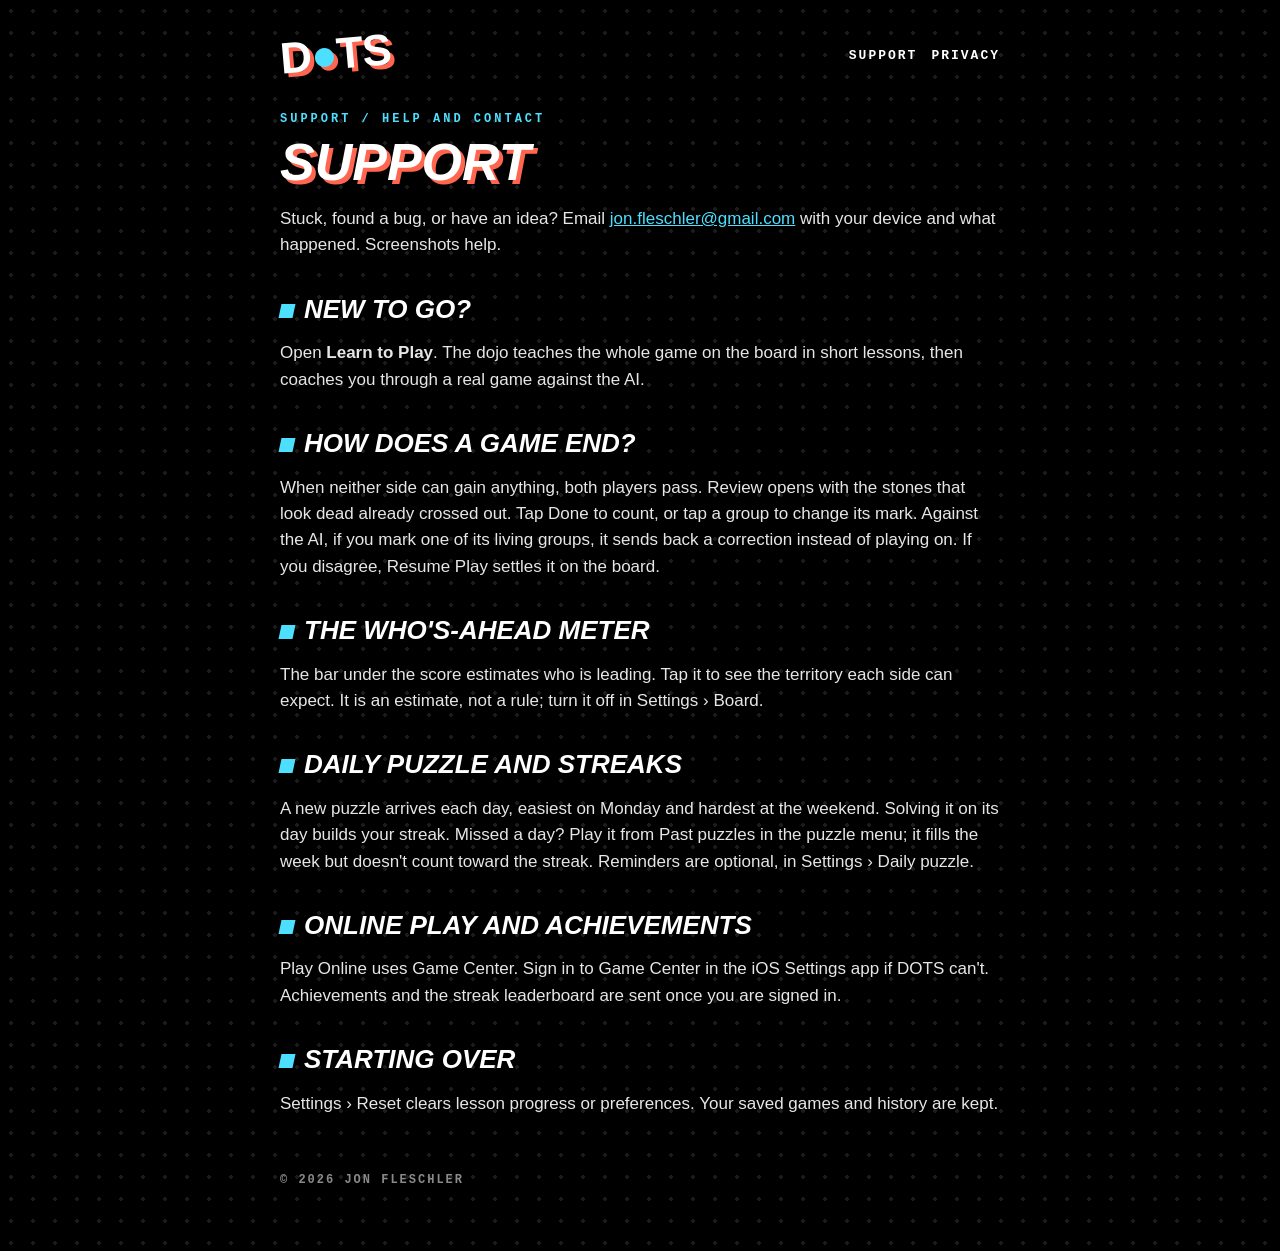
==== support.html @ c9d32743 "DOTS: Go Rewired privacy, support and landing pages Co-Authored-By: Claude Opus 5.5 <noreply@anthrop" ====
<!doctype html>
<html lang="en">
<head>
  <meta charset="utf-8">
  <meta name="viewport" content="width=device-width, initial-scale=1">
  <title>DOTS Support</title>
  <link rel="stylesheet" href="style.css">
</head>
<body>
<main>
  <header>
    <a class="logo" href="./">D<span>●</span>TS</a>
    <nav><a href="support.html">SUPPORT</a><a href="privacy.html">PRIVACY</a></nav>
  </header>
  <div class="eyebrow">Support / help and contact</div>
  <h1>Support</h1>
  <p>Stuck, found a bug, or have an idea? Email <a href="mailto:jon.fleschler@gmail.com">jon.fleschler@gmail.com</a> with your device and what happened. Screenshots help.</p>

  <h2>New to Go?</h2>
  <p>Open <strong>Learn to Play</strong>. The dojo teaches the whole game on the board in short lessons, then coaches you through a real game against the AI.</p>

  <h2>How does a game end?</h2>
  <p>When neither side can gain anything, both players pass. Review opens with the stones that look dead already crossed out. Tap Done to count, or tap a group to change its mark. Against the AI, if you mark one of its living groups, it sends back a correction instead of playing on. If you disagree, Resume Play settles it on the board.</p>

  <h2>The who's-ahead meter</h2>
  <p>The bar under the score estimates who is leading. Tap it to see the territory each side can expect. It is an estimate, not a rule; turn it off in Settings › Board.</p>

  <h2>Daily puzzle and streaks</h2>
  <p>A new puzzle arrives each day, easiest on Monday and hardest at the weekend. Solving it on its day builds your streak. Missed a day? Play it from Past puzzles in the puzzle menu; it fills the week but doesn't count toward the streak. Reminders are optional, in Settings › Daily puzzle.</p>

  <h2>Online play and achievements</h2>
  <p>Play Online uses Game Center. Sign in to Game Center in the iOS Settings app if DOTS can't. Achievements and the streak leaderboard are sent once you are signed in.</p>

  <h2>Starting over</h2>
  <p>Settings › Reset clears lesson progress or preferences. Your saved games and history are kept.</p>
  <footer>© 2026 JON FLESCHLER</footer>
</main>
</body>
</html>
---- style.css ----
:root { --cyan: #4ddfff; --coral: #ff654f; --ink: #000; --paper: #fff; }
* { box-sizing: border-box; }
body { margin: 0; background: var(--ink); color: var(--paper); font: 17px/1.55 -apple-system, BlinkMacSystemFont, "Helvetica Neue", Arial, sans-serif;
  background-image: radial-gradient(#1c1c1c 1.6px, transparent 1.7px); background-size: 22px 22px; }
main { max-width: 760px; margin: 0 auto; padding: 32px 20px 64px; }
header { display: flex; align-items: center; justify-content: space-between; gap: 16px; margin-bottom: 36px; }
.logo { font: 900 44px/1 "Helvetica Neue", Arial, sans-serif; letter-spacing: -1px; text-decoration: none; color: var(--paper);
  text-shadow: 4px 4px 0 var(--coral); transform: rotate(-5deg); display: inline-block; }
.logo span { color: var(--cyan); }
nav a { color: var(--paper); text-decoration: none; font: 800 13px ui-monospace, Menlo, monospace; letter-spacing: 2px; margin-left: 14px; }
nav a:hover { color: var(--cyan); }
.eyebrow { font: 800 12px ui-monospace, Menlo, monospace; letter-spacing: 3px; color: var(--cyan); text-transform: uppercase; }
h1 { font: 900 italic 52px/1 "Helvetica Neue", Arial, sans-serif; text-transform: uppercase; margin: 10px 0 18px; text-shadow: 4px 4px 0 var(--coral); }
h2 { font: 900 italic 26px/1.1 "Helvetica Neue", Arial, sans-serif; text-transform: uppercase; margin: 36px 0 10px; }
h2::before { content: ""; display: inline-block; width: 14px; height: 14px; margin-right: 10px; background: var(--cyan);
  transform: skewX(-12deg); }
p, li { color: #e6e6e6; }
a { color: var(--cyan); }
.card { border: 2px solid var(--cyan); box-shadow: 6px 6px 0 var(--coral); padding: 18px 20px; margin: 22px 0; background: #050505; }
.slab { display: inline-block; background: var(--cyan); color: var(--ink); font-weight: 900; padding: 12px 22px; text-decoration: none;
  transform: skewX(-12deg); box-shadow: 5px 5px 0 var(--paper); text-transform: uppercase; letter-spacing: 1px; }
.slab span { display: inline-block; transform: skewX(12deg); }
footer { margin-top: 56px; font: 700 12px ui-monospace, Menlo, monospace; letter-spacing: 2px; color: #8a8a8a; }
@media (max-width: 520px) { h1 { font-size: 38px; } .logo { font-size: 34px; } nav a { margin-left: 8px; } }
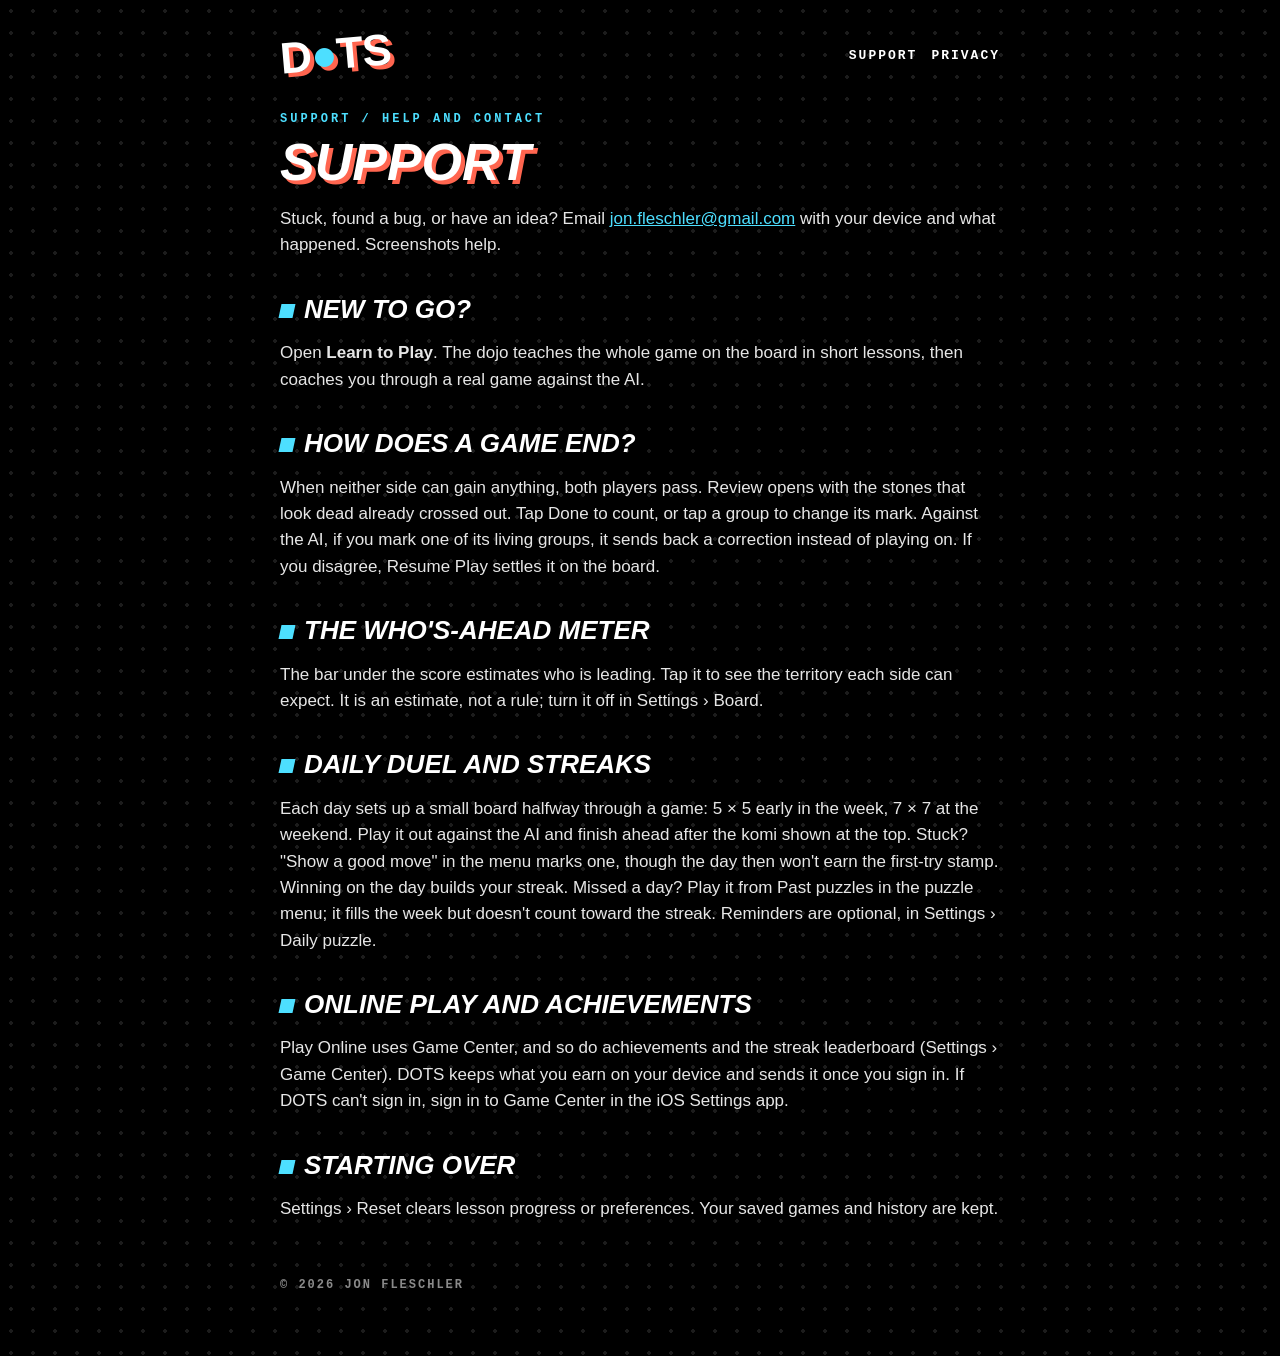
==== commit efa03356: "Describe the daily duel and Game Center in Settings Co-Authored-By: Claude Opus 5.5 <noreply@anthrop" ====
--- a/support.html
+++ b/support.html
@@ -25,11 +25,11 @@
   <h2>The who's-ahead meter</h2>
   <p>The bar under the score estimates who is leading. Tap it to see the territory each side can expect. It is an estimate, not a rule; turn it off in Settings › Board.</p>
 
-  <h2>Daily puzzle and streaks</h2>
-  <p>A new puzzle arrives each day, easiest on Monday and hardest at the weekend. Solving it on its day builds your streak. Missed a day? Play it from Past puzzles in the puzzle menu; it fills the week but doesn't count toward the streak. Reminders are optional, in Settings › Daily puzzle.</p>
+  <h2>Daily duel and streaks</h2>
+  <p>Each day sets up a small board halfway through a game: 5 × 5 early in the week, 7 × 7 at the weekend. Play it out against the AI and finish ahead after the komi shown at the top. Stuck? "Show a good move" in the menu marks one, though the day then won't earn the first-try stamp. Winning on the day builds your streak. Missed a day? Play it from Past puzzles in the puzzle menu; it fills the week but doesn't count toward the streak. Reminders are optional, in Settings › Daily puzzle.</p>
 
   <h2>Online play and achievements</h2>
-  <p>Play Online uses Game Center. Sign in to Game Center in the iOS Settings app if DOTS can't. Achievements and the streak leaderboard are sent once you are signed in.</p>
+  <p>Play Online uses Game Center, and so do achievements and the streak leaderboard (Settings › Game Center). DOTS keeps what you earn on your device and sends it once you sign in. If DOTS can't sign in, sign in to Game Center in the iOS Settings app.</p>
 
   <h2>Starting over</h2>
   <p>Settings › Reset clears lesson progress or preferences. Your saved games and history are kept.</p>
